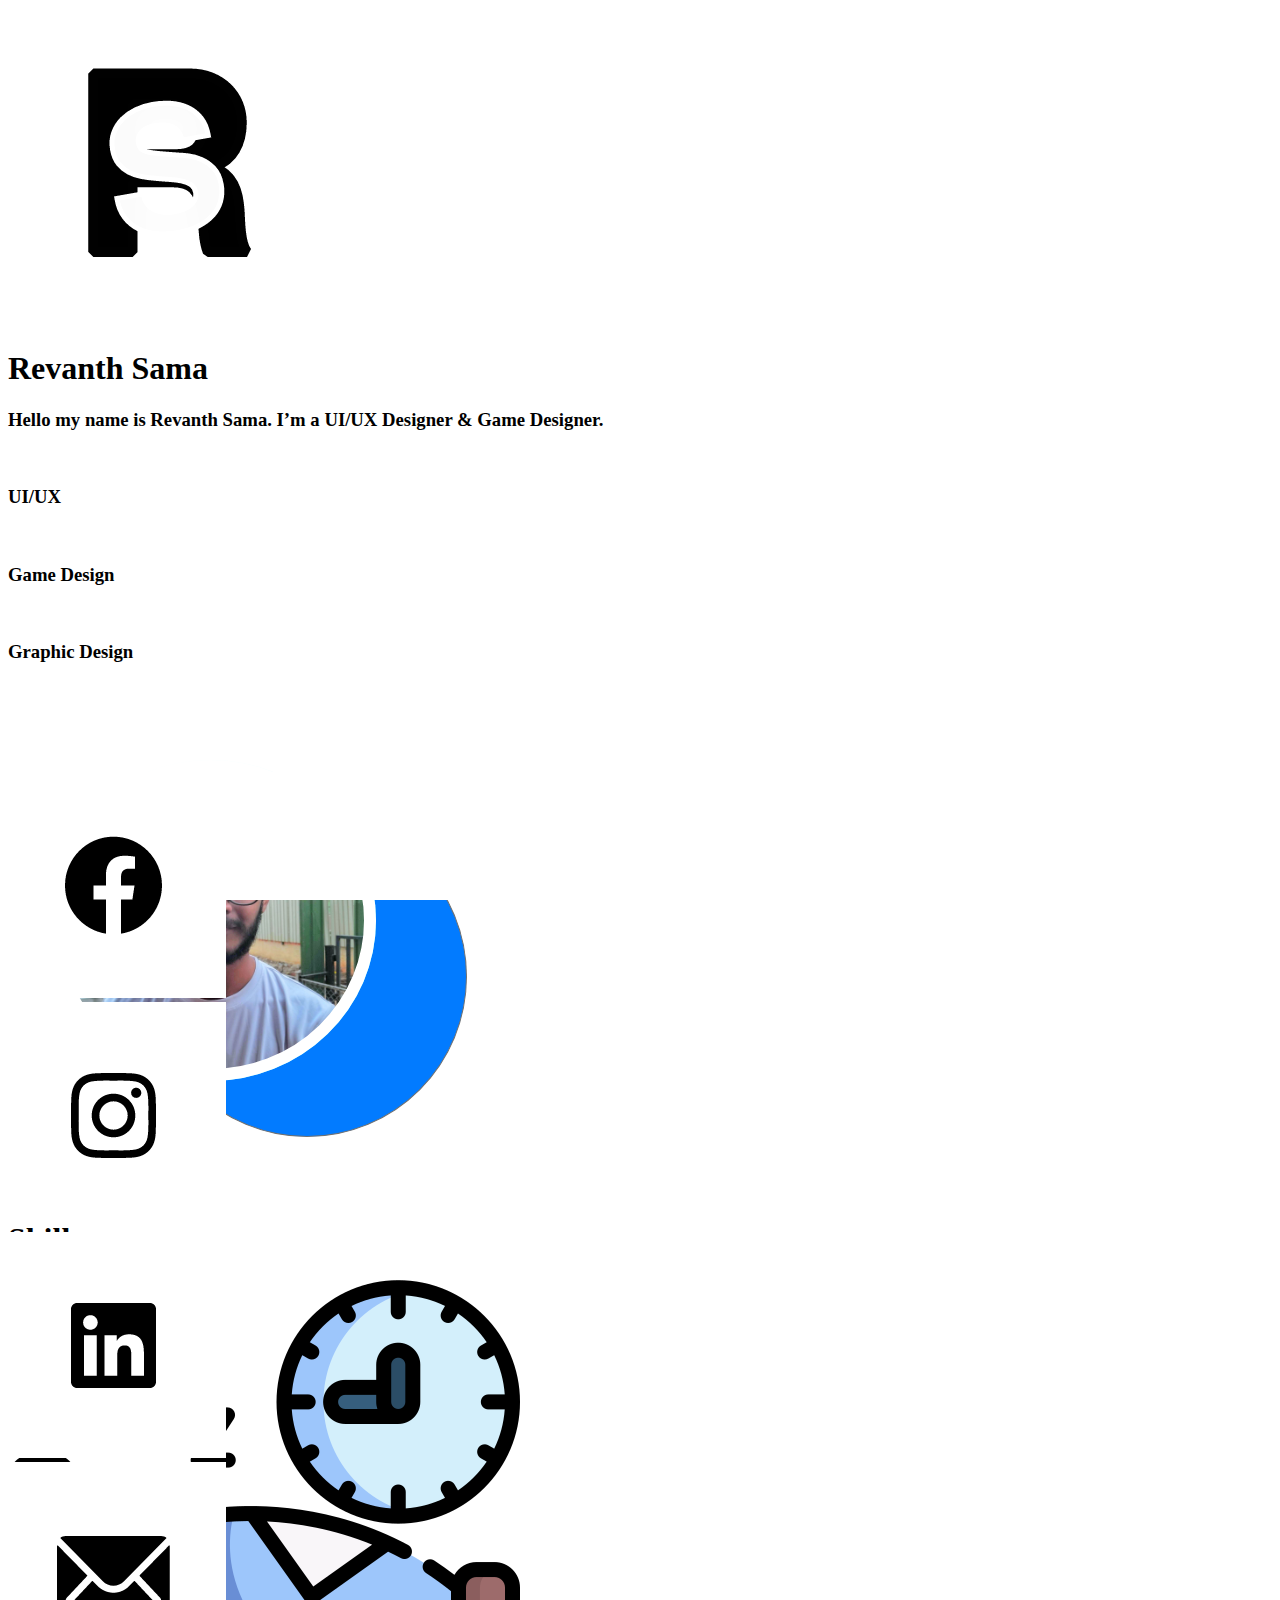
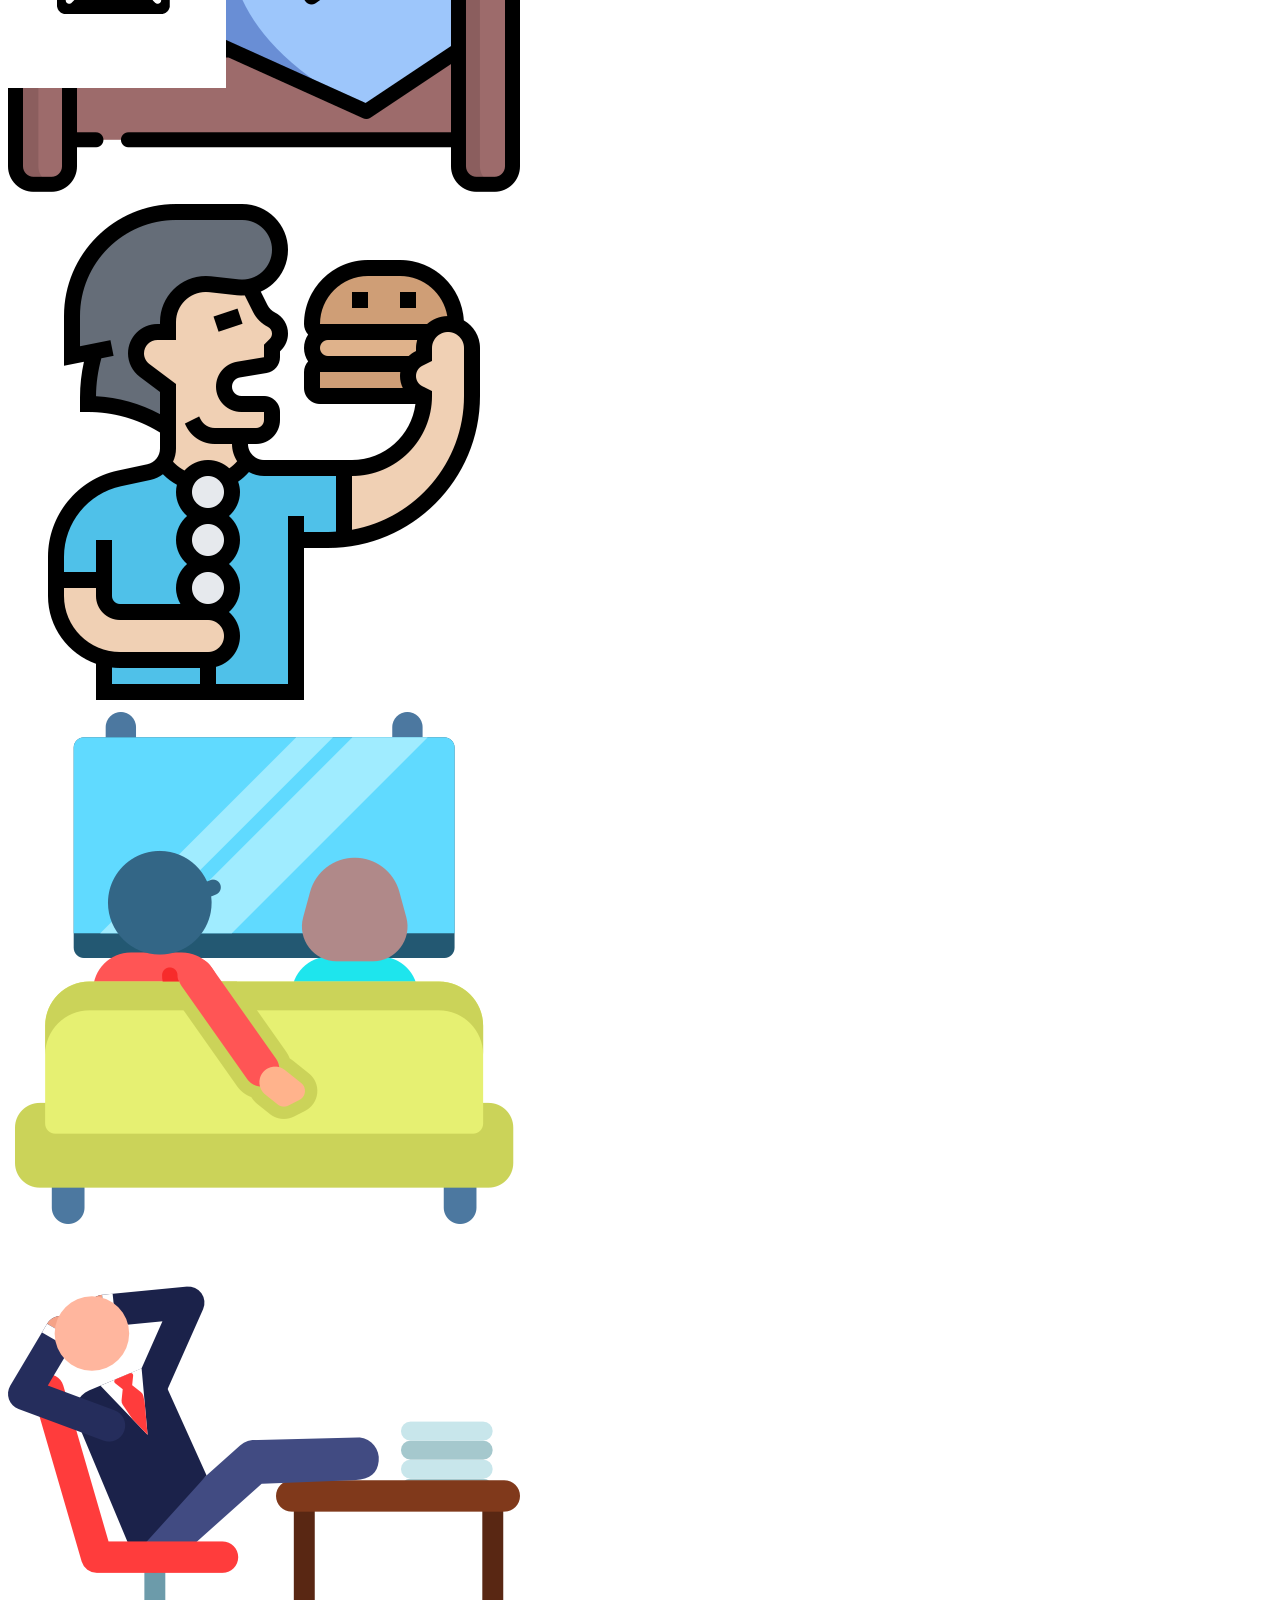
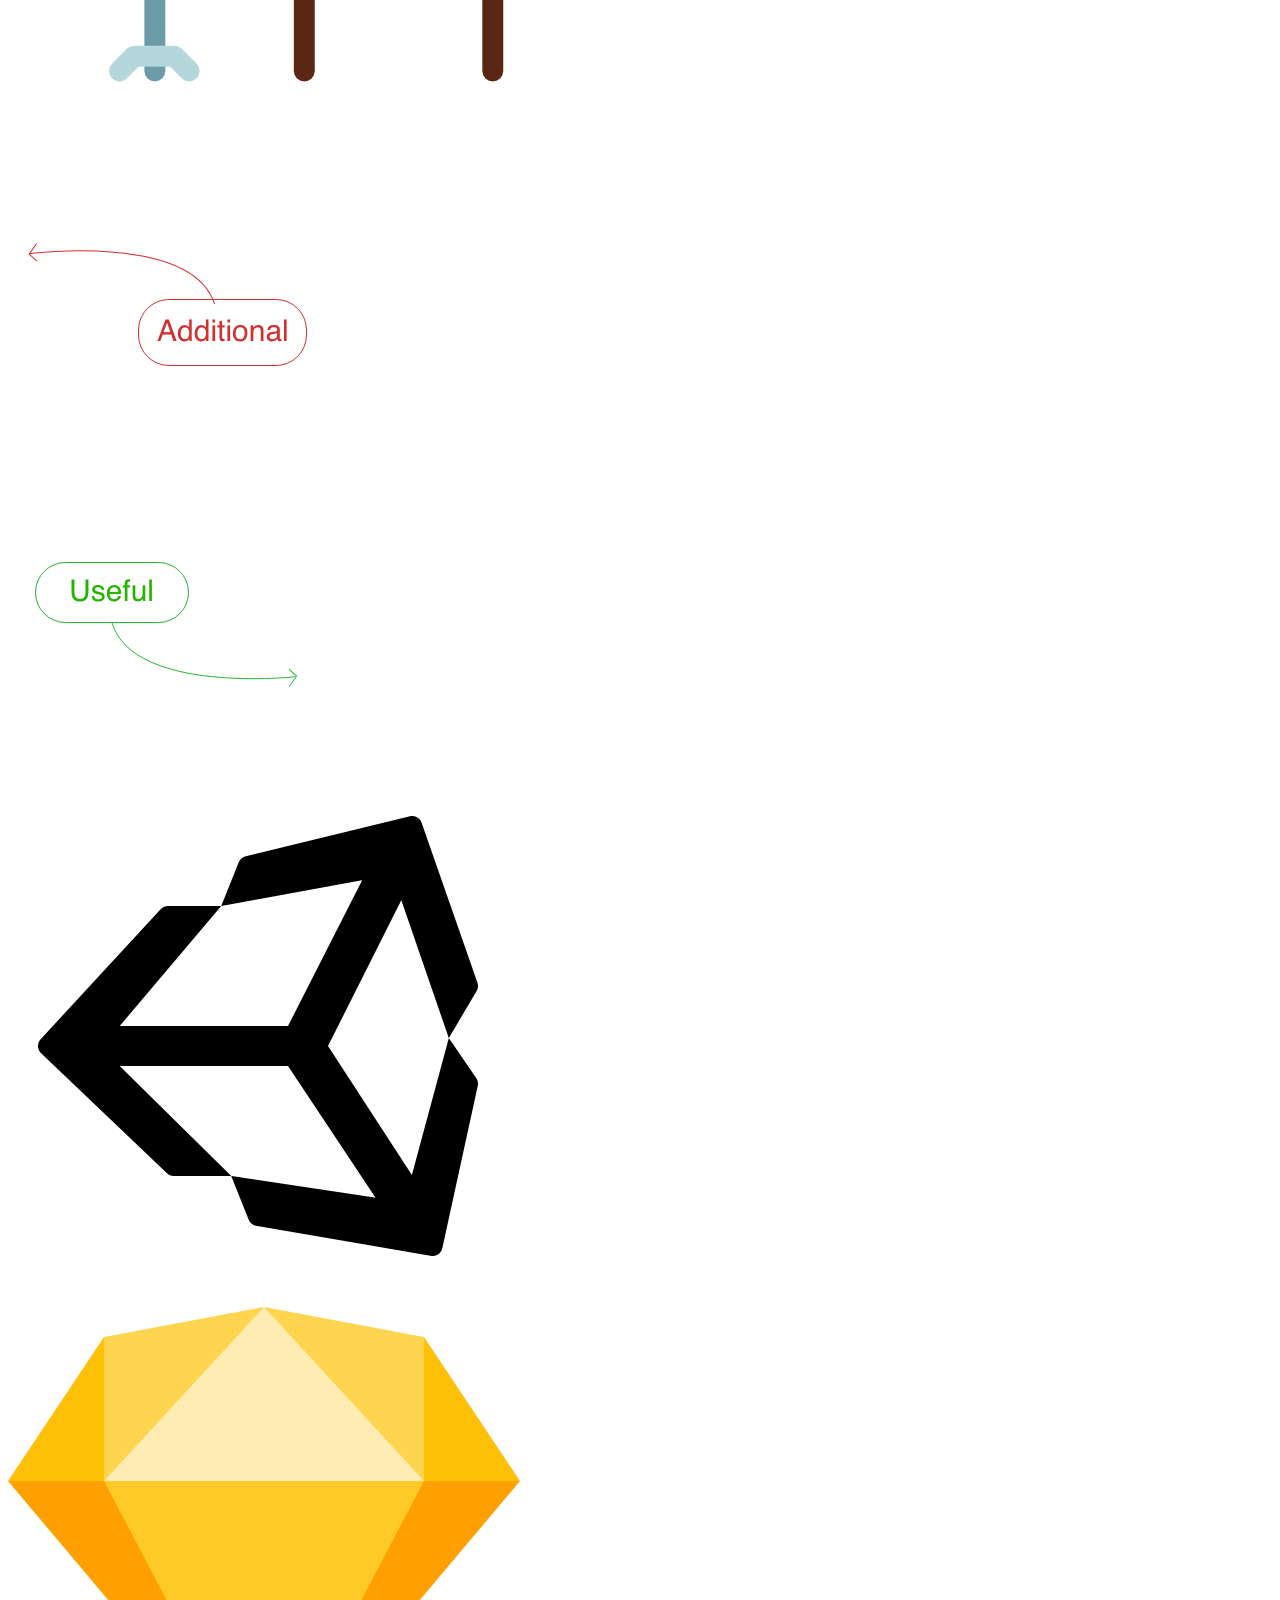
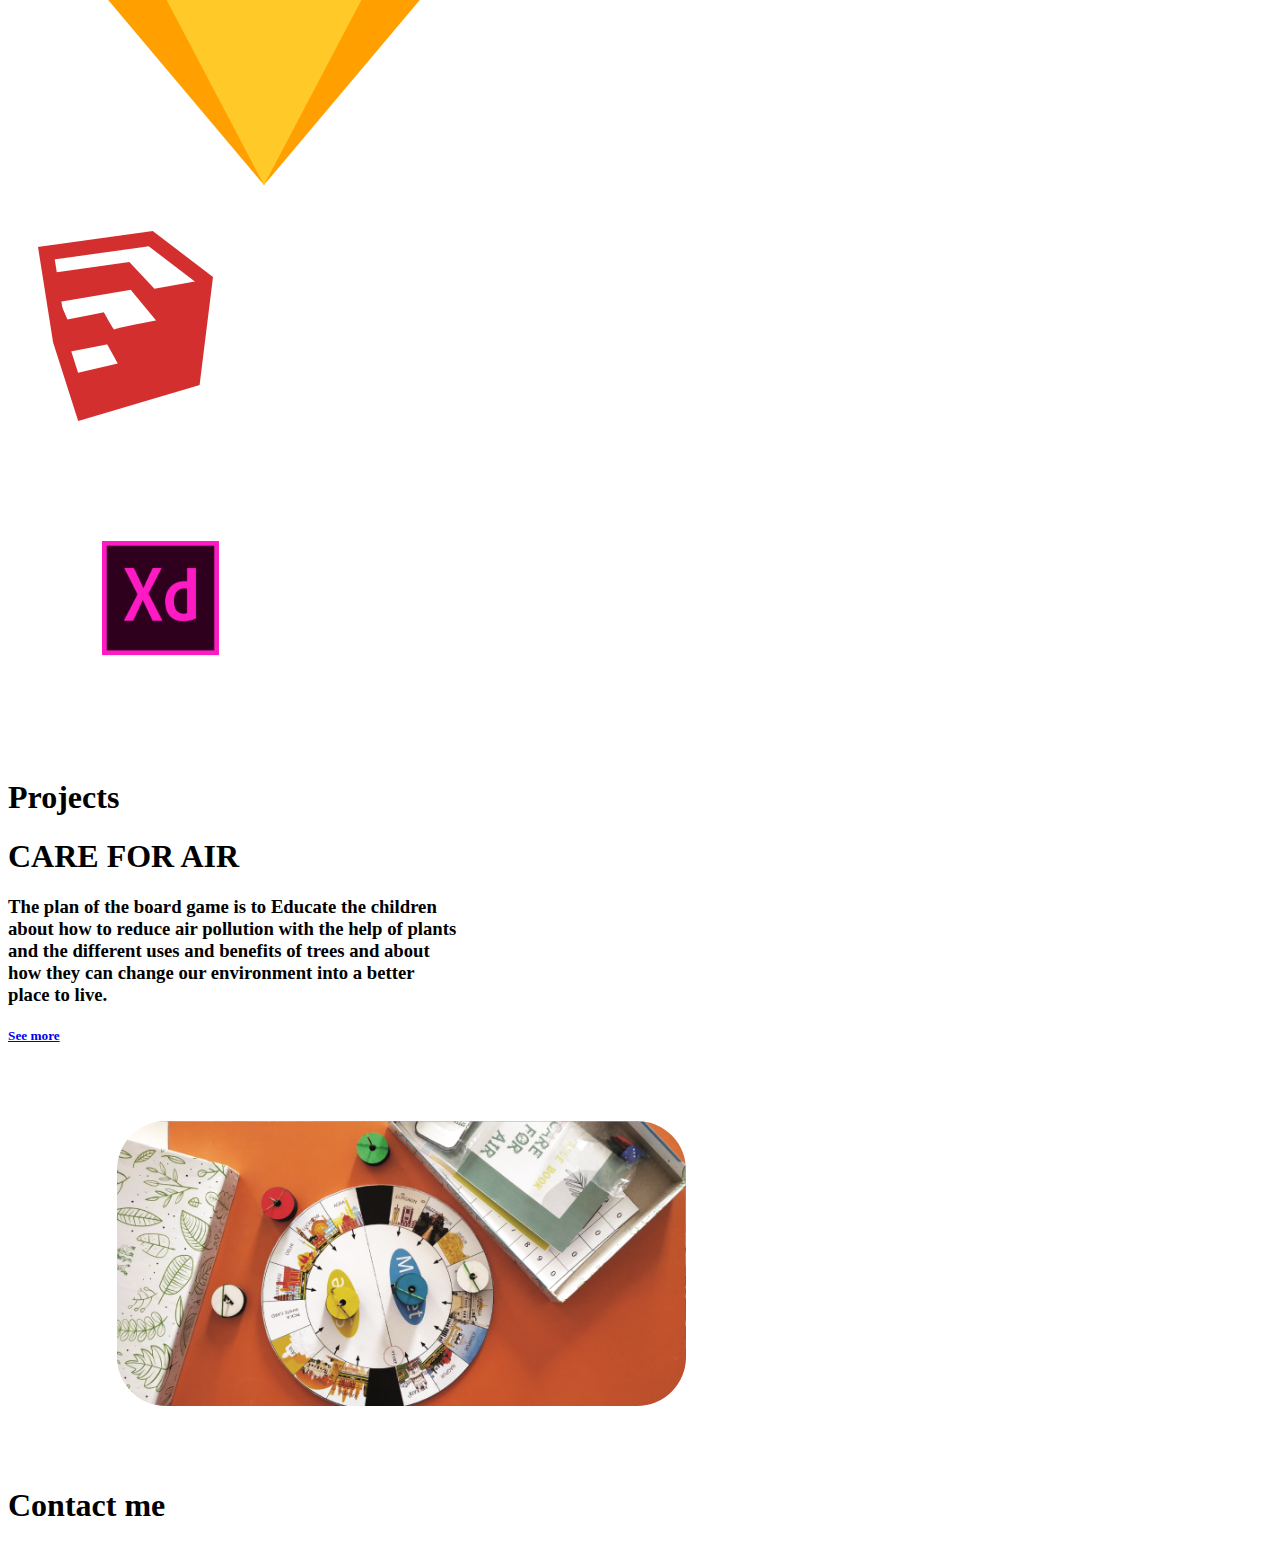
==== index.html @ 5e9b3b9b "Update and rename index1.html to index.html" ====
<!DOCTYPE html>
<html lang="en">
<head>
    <meta charset="UTF-8">
    <meta name="viewport" content="width=device-width, initial-scale=1.0">
     <link rel="Stylesheet" type="text/css" href="main.css">
    <title>Revanth Sama</title>
    <style> .Contact{
      position: fixed;
      left: 0;
      bottom: 0;
      width: 100%;
      background-color: white;
      height: 10vw;
  }
  .Aboutbox {
    width: 100%;
    
    position: relative;
    animation: myfirst 5s 1;
    animation-direction: normal;
  }
    @keyframes myfirst {
  0%   {background: white; left: -800px; top: 0px;}
  25%  {background: white; left: 0px; top: 0px;}
}

  </style>
</head>
<body>
    <div class="Flexbox">
          <div class="Header">
              <div class="Logobox"><img src="images/LOGO RWAC.png" alt="Logobox"></div>
         </div>
         <div class="Bodybox ">
        
            <div class="Aboutbox"><H1>Revanth Sama</H1>
                                  <h3> Hello my name is Revanth Sama. I’m a UI/UX  
                                      Designer & Game Designer. </h3><br>
                                      <h3>UI/UX</h3><br>
                                      <h3>Game Design</h3><br>
                                      <h3>Graphic Design</h3><br>
          
          </div>
            <div class="Imagebox"><img src="images/Imagebox.png" alt="Profile"></div>
           
        </div>
        <div class="Skillbox">
            <div class="Sub1"><h1>Skills</h1></div>
           <div class="Additional">
            <div class="s1"><img src="images/sleep.png" alt=""></div> 
            <div class="s2"><img src="images/eating.png" alt=""></div>
            <div class="s3"><img src="images/watch.png" alt=""></div>
            <div class="s4"><img src="images/lazy.png" alt=""></div>
            <div class="s5"><img src="images/Additional.png" alt=""></div>  
          </div>           
        </div>
        <div class="Skillbox2">
            <div class="a1"><img src="images/Useful.png" alt=""></div>
            <div class="a2"><img src="images/icons8-unity-500.png" alt=""></div>
            <div class="a3"><img src="images/sketch.png" alt=""></div>
            <div class="a4"><img src="images/icons8-google-sketchup-240.png" alt=""></div>
            <div class="a5"><img src="images/xd.png" alt=""></div>

        </div>
        <div class="Sub2"><h1>Projects</h1></div>
        <div class="Projectbox1">
           
            <div class="Projectname"><h1>CARE FOR AIR</h1>
           
          <h3>The plan of the board game is to Educate the children<br> 
              about how to reduce air pollution with the help of plants <br>
              and the different uses and benefits of trees and about <br>
              how they can change our environment into a better <br>
              place to live.
              </h3>
              <a href="file:///Users/revanth/Downloads/RWAC%20folder/Projeci.html"><h5>See more</h5></a>
              
            </div>
              <div class="IP">
              <img src="images/Project 1.png" alt="">
            </div>
          
          </div>
            
        </div>
        <div class="Sub3"><h1>Contact me</h1></div>
        <div class="Contact">
       <div class="facebook"><img src="images/Facebook.png" alt=""></div>
       <div class="Instagram"><img src="images/Instagram.png" alt=""></div>
       <div class="Linkedin"><img src="images/LinkedIn.png" alt=""></div>
       <div class="Mail"><img src="images/Mail.png" alt=""></div>


        </div>
     </div>
 
</body>
</html>
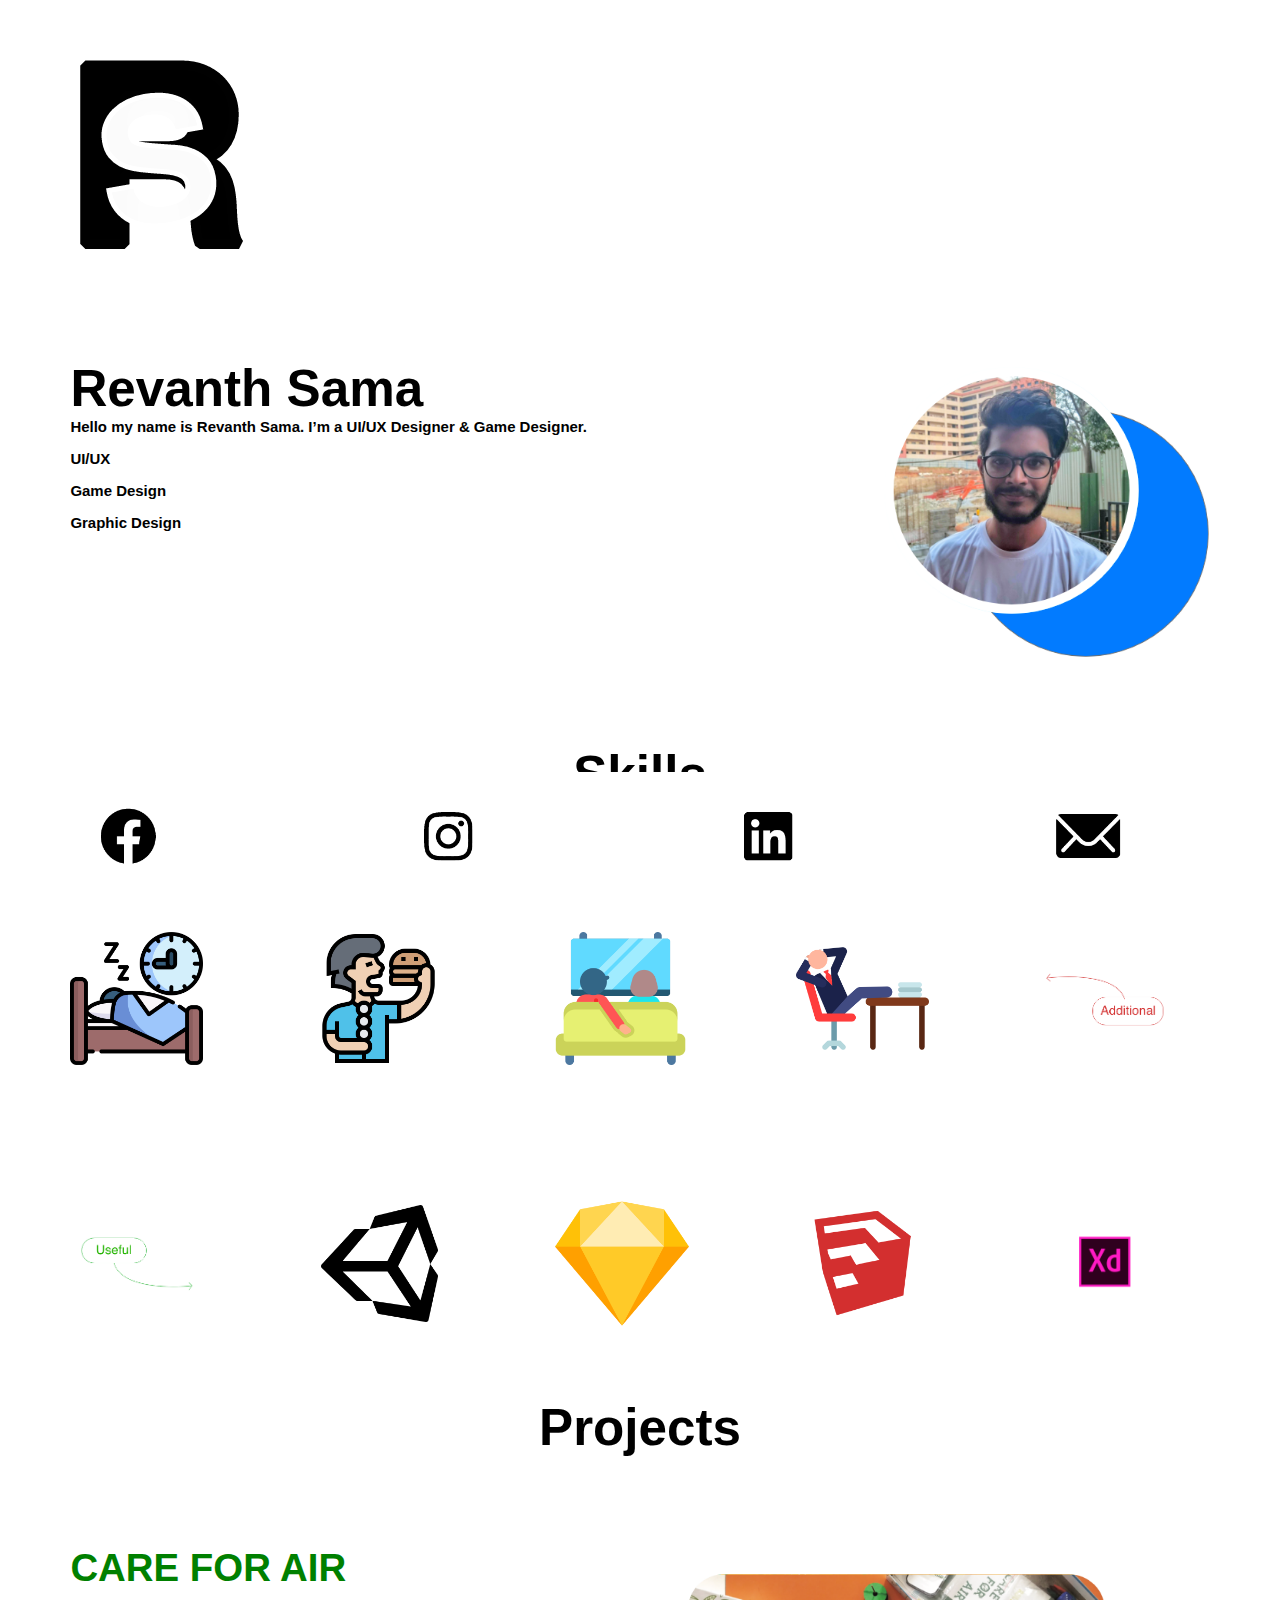
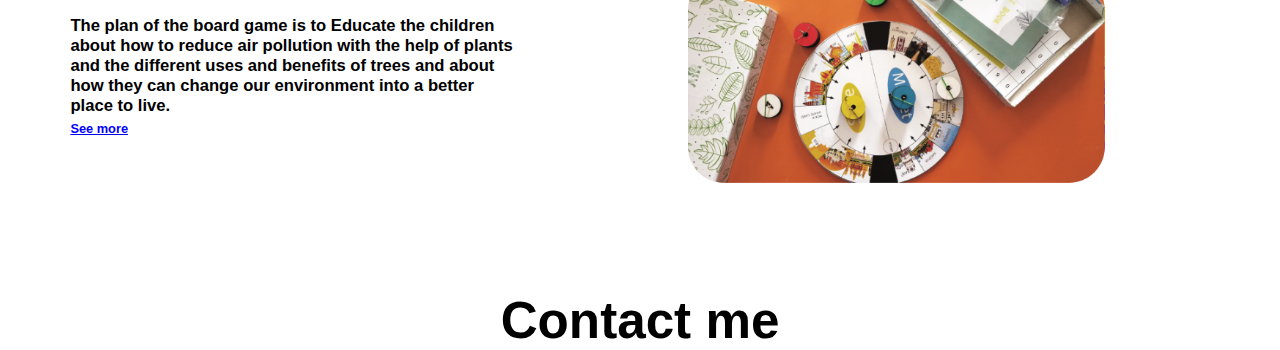
==== commit 872ad94f: "Update index.html" ====
--- a/index.html
+++ b/index.html
@@ -74,7 +74,7 @@
               how they can change our environment into a better <br>
               place to live.
               </h3>
-              <a href="file:///Users/revanth/Downloads/RWAC%20folder/Projeci.html"><h5>See more</h5></a>
+              <a href="https://github.com/revanth00/rwac00/blob/main/Projeci.html"><h5>See more</h5></a>
               
             </div>
               <div class="IP">
--- a/main.css
+++ b/main.css
@@ -0,0 +1,164 @@
+*{
+    margin: 0vw;
+    padding: 0vw;
+}
+.Bodybox{
+
+    display: grid;
+    grid-template-columns: auto auto;
+    margin-left: 5.5vw;
+    
+}
+.Aboutbox{
+    font-size: 1vw;
+    margin-top: 3vw;
+    font-family: 'Lucida Sans', 'Lucida Sans Regular', 'Lucida Grande', 'Lucida Sans Unicode', Geneva, Verdana, sans-serif
+    
+     
+}
+
+
+h1{
+    font-size: 4vw;
+}
+.Bodybox .Imagebox img{
+    width: 55%;
+    margin-left: 21vw;
+    
+
+}
+.Sub1{
+    font-family: -apple-system, BlinkMacSystemFont, 'Segoe UI', Roboto, Oxygen, Ubuntu, Cantarell, 'Open Sans', 'Helvetica Neue', sans-serif;
+    font-size: 1.5vw;
+     text-align: center;
+     margin-top: 3vw;
+    
+}
+.Additional{
+    margin: auto;
+    margin-top: 10vw;
+    margin-left: 5.5vw;
+    display: grid;
+    grid-template-columns: auto auto auto auto auto;
+}
+.Skillbox .Additional img{
+    width: 55%;
+}
+
+.Skillbox2{
+    margin: auto;
+    margin-top: 10vw;
+    margin-left: 5.5vw;
+    display: grid;
+    grid-template-columns: auto auto auto auto auto;
+    
+}
+.Skillbox2 img{
+    width: 55%;
+}
+.Sub2{
+   margin-top: 5vw;
+    text-align: center;
+    font-family: -apple-system, BlinkMacSystemFont, 'Segoe UI', Roboto, Oxygen, Ubuntu, Cantarell, 'Open Sans', 'Helvetica Neue', sans-serif;
+}
+.Projectname{
+    
+    font-family: 'Trebuchet MS', 'Lucida Sans Unicode', 'Lucida Grande', 'Lucida Sans', Arial, sans-serif;
+    
+}
+.Projectname h1{
+
+   font-size: 3vw;
+   margin-top: 7vw;
+   margin-left: 5.5vw;
+   color: green;
+}
+.Projectname h3{
+    margin-top: 2vw;
+    margin-left: 5.5vw;
+    font-size: 1.3vw;
+    
+}
+.Projectname h5{
+    margin-top: 0.4vw;
+    margin-left: 5.5vw;
+    font-size: 1vw;
+    color: blue;
+    
+   
+}
+
+.Projectbox1{
+     
+    display: grid;
+    grid-template-columns: auto auto;
+}
+.Projectbox1 .IP img{
+    margin-top: 6vw;
+    width: 45vw;
+
+}
+.Sub3{
+    margin-top: 5vw;
+    text-align: center;
+    font-family: -apple-system, BlinkMacSystemFont, 'Segoe UI', Roboto, Oxygen, Ubuntu, Cantarell, 'Open Sans', 'Helvetica Neue', sans-serif;
+
+}
+.Contact{
+    display: grid;
+    grid-template-columns: auto auto auto auto;
+    margin-left: 2
+    vw;
+}
+.Contact img{
+
+    width: 40%;
+    margin-left: 5vw;
+}
+
+
+
+
+
+
+@media screen and (max-width: 600px) {
+   
+
+    .Aboutbox{
+        font-size: 2vw;
+        margin-top: 3vw;
+        font-family: 'Lucida Sans', 'Lucida Sans Regular', 'Lucida Grande', 'Lucida Sans Unicode', Geneva, Verdana, sans-serif      
+    }
+   .Header .Logobox img{
+       width: 40%;}
+       
+      
+        .Projectbox1 .IP img{
+            position: relative;
+            margin-top: 29vw;
+            width: 30vw;
+            margin-left: 37vw;
+            
+
+        }
+
+
+    .Projectname{
+        
+        margin-left: 19vw;
+                position: absolute;
+                text-align: center;
+                font-family: 'Trebuchet MS', 'Lucida Sans Unicode', 'Lucida Grande', 'Lucida Sans', Arial, sans-serif;
+         
+            }      
+            .Projectname h5{
+                margin-top: 0.4vw;
+                margin-left: 5.5vw;
+                font-size: 1.9vw;
+                color: blue;  }
+.Projectname h3{
+    margin-top: 2vw;
+     margin-left: 5.5vw;
+      font-size: 2vw;}
+                              
+   }
